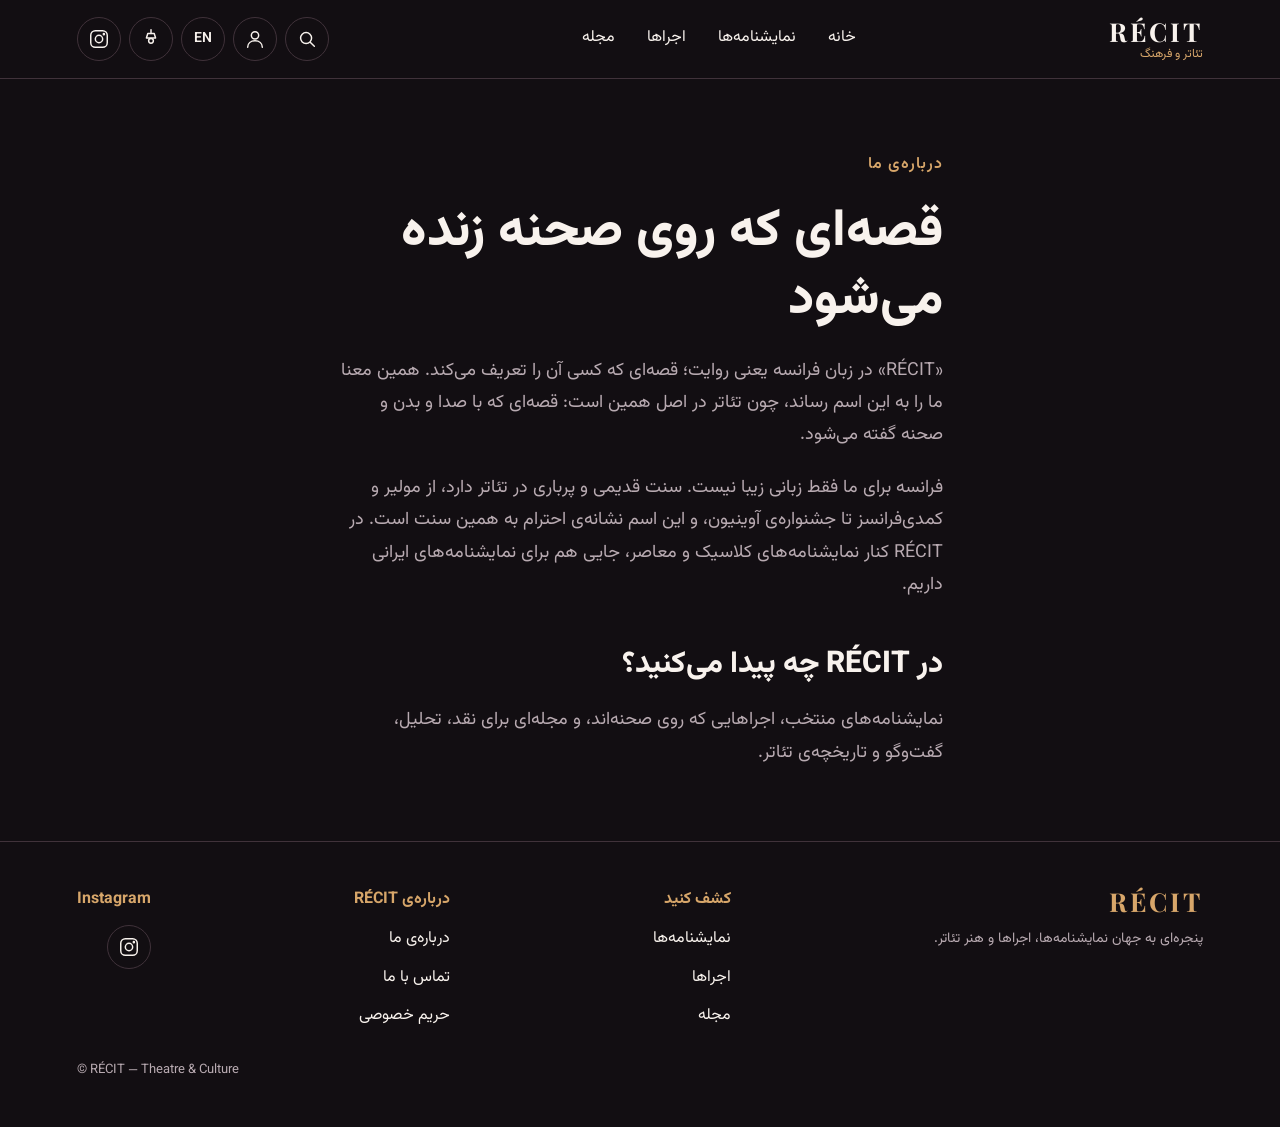
==== pages/about.html @ 0709d2c0 "Update project files" ====
<!DOCTYPE html>
<html lang="fa" dir="rtl">

<head>
    <meta charset="UTF-8">
    <meta name="viewport" content="width=device-width, initial-scale=1.0">
    <link rel="stylesheet" href="../css/style.css">
    <link rel="stylesheet"
        href="https://fonts.googleapis.com/css2?family=Vazirmatn:wght@400;600;800&family=Playfair+Display:wght@600;800&family=Inter:wght@400;600&display=swap">
    <link rel="shortcut icon" href="../assets/icons/favicon.ico" type="image/x-icon">
    <title>RÉCIT</title>
</head>

<body>
    <header class="wrap">
        <a href="../index.html" class="logo"><b>RÉCIT</b><span data-i18n="sub"></span></a>
        <nav><a href="../index.html" data-i18n="n0"></a><a href="../index.html#plays" data-i18n="n1"></a><a
                href="../index.html#stage" data-i18n="n2"></a><a href="../index.html#journal" data-i18n="n3"></a></nav>
        <div class="tools">
            <button class="ib" type="button" id="search"><svg viewBox="0 0 24 24" aria-hidden="true">
                    <circle cx="11" cy="11" r="6" />
                    <path d="M20 20l-4.2-4.2" />
                </svg></button>
            <button class="ib" type="button" id="auth-open"><svg viewBox="0 0 24 24" aria-hidden="true">
                    <circle cx="12" cy="8" r="4" />
                    <path d="M4 21c0-4.4 3.6-7 8-7s8 2.6 8 7" />
                </svg></button>
            <button class="ib" type="button" id="lang"></button>
            <button class="ib lamp" type="button" id="theme" aria-pressed="false"><svg viewBox="0 0 24 24"
                    aria-hidden="true">
                    <path d="M12 2v4" />
                    <path d="M7 11l1.5-5h7L17 11z" />
                    <circle class="bulb" cx="12" cy="14" r="2.6" />
                    <g class="rays">
                        <path d="M5 18l-1.6 1.2M19 18l1.6 1.2M12 19.5V22" />
                    </g>
                </svg></button>
            <a class="ib" href="https://www.instagram.com/" target="_blank" rel="noopener" aria-label="Instagram"><svg
                    viewBox="0 0 24 24" aria-hidden="true">
                    <rect x="3" y="3" width="18" height="18" rx="5" />
                    <circle cx="12" cy="12" r="4" />
                    <circle cx="17.3" cy="6.7" r=".6" fill="currentColor" />
                </svg></a>
        </div>
    </header>

    <main class="page wrap">
        <span class="eb" data-i18n="a1"></span>
        <h1 class="hd" data-i18n="abT"></h1>
        <p data-i18n="abP1"></p>
        <p data-i18n="abP2"></p>
        <h2 class="hd" data-i18n="abH"></h2>
        <p data-i18n="abP3"></p>
    </main>

    <footer>
        <div class="wrap">
            <div class="fg">
                <div class="fc brand"><a href="../index.html" class="logo"><b>RÉCIT</b></a><span class="mu"
                        data-i18n="tag"></span>
                </div>
                <div class="fc"><b data-i18n="f1"></b><a href="../index.html/#plays" data-i18n="n1"></a><a
                        href="../index.html#stage" data-i18n="n2"></a><a href="../index.html#journal"
                        data-i18n="n3"></a></div>
                <div class="fc"><b data-i18n="f2"></b><a href="about.html" data-i18n="a1"></a><a href="contact.html"
                        data-i18n="a2"></a><a href="privacy.html" data-i18n="a3"></a></div>
                <div class="fc"><b>Instagram</b><a class="ib" href="https://www.instagram.com/" target="_blank"
                        rel="noopener" aria-label="Instagram"><svg viewBox="0 0 24 24" aria-hidden="true">
                            <rect x="3" y="3" width="18" height="18" rx="5" />
                            <circle cx="12" cy="12" r="4" />
                            <circle cx="17.3" cy="6.7" r=".6" fill="currentColor" />
                        </svg></a></div>
            </div>
            <div class="cp">© RÉCIT — Theatre &amp; Culture</div>
        </div>
    </footer>

    <dialog class="auth" id="auth" aria-labelledby="auth-tabs">
        <div class="auth-curtain l" aria-hidden="true"></div>
        <div class="auth-curtain r" aria-hidden="true"></div>

        <button class="ib auth-close" type="button" id="auth-close">
            <svg viewBox="0 0 24 24" aria-hidden="true">
                <path d="M6 6l12 12M18 6L6 18" />
            </svg>
        </button>
        <div class="auth-tabs" id="auth-tabs">
            <button class="auth-tab" type="button" data-mode="login" aria-selected="true"
                data-i18n="authLogin"></button>
            <button class="auth-tab" type="button" data-mode="signup" aria-selected="false"
                data-i18n="authSignup"></button>
        </div>
        <form class="auth-form" id="auth-form" data-mode="login">
            <label class="only-signup"><span data-i18n="authName"></span>
                <input type="text" id="auth-name" name="name" autocomplete="name">
            </label>
            <label><span data-i18n="authEmail"></span>
                <input type="email" name="email" autocomplete="email" required>
            </label>
            <label><span data-i18n="authPass"></span>
                <input type="password" id="auth-pass" name="password" minlength="8" required>
            </label>
            <button class="btn only-login" type="submit" data-i18n="authGo1"></button>
            <button class="btn only-signup" type="submit" data-i18n="authGo2"></button>
            <p class="auth-note" id="auth-note" aria-live="polite"></p>
        </form>
    </dialog>

    <script src="../js/i18n.js"></script>
    <script src="../js/common.js"></script>
</body>

</html>
---- css/style.css ----
:root,
[data-theme="dark"] {
    color-scheme: dark;
    --bg: #120E12;
    --alt: #1A1318;
    --surface: #21191F;
    --text: #F8F2ED;
    --muted: #B8AAB1;
    --line: #40323A;
    --brand: #D45A76;
    --gold: #D7A66A;
    --ph: #3A1522;
    --btn: #6D1028;
    --btnfg: #F8F2ED
}

[data-theme="light"] {
    color-scheme: light;
    --bg: #F4EFE8;
    --alt: #EBE3DA;
    --surface: #FFFFFF;
    --text: #211B1D;
    --muted: #71666B;
    --line: #E2D8D1;
    --brand: #831B37;
    --gold: #87551F;
    --ph: #E9DCD3;
    --btn: #831B37;
    --btnfg: #F4EFE8
}

* {
    box-sizing: border-box
}

body {
    margin: 0;
    background: var(--bg);
    color: var(--text);
    line-height: 1.8;
    font-family: Vazirmatn, Tahoma, sans-serif;
    transition: background .9s ease, color .9s ease
}

html[lang="en"] body {
    font-family: Inter, sans-serif;
    line-height: 1.6
}

.hd {
    font-weight: 800;
    line-height: 1.3
}

html[lang="en"] .hd {
    font-family: "Playfair Display", serif;
    line-height: 1.15
}

button.btn {
    font: inherit;
    font-weight: 600;
    cursor: pointer
}


.auth {
    width: min(420px, calc(100% - 32px));
    max-height: calc(100dvh - 32px);
    padding: 24px 28px 28px;
    background: color-mix(in srgb, var(--surface) 70%, transparent);
    -webkit-backdrop-filter: blur(18px);
    backdrop-filter: blur(18px);
    color: var(--text);
    border: 1px solid var(--gold);
    border-radius: 8px;
    box-shadow: 0 24px 60px rgba(0, 0, 0, .45)
}

.auth::backdrop {
    background: rgba(18, 14, 18, .5);
    -webkit-backdrop-filter: blur(8px);
    backdrop-filter: blur(8px)
}

.auth .auth-close {
    position: absolute;
    top: 20px;
    inset-inline-end: 20px;
    width: 36px;
    height: 36px
}

.auth {
    overflow-x: hidden
}

.auth .auth-close {
    z-index: 3
}

.auth-curtain {
    position: absolute;
    top: 0;
    bottom: 0;
    width: 50%;
    z-index: 2;
    background:
        repeating-linear-gradient(90deg, rgba(0, 0, 0, .28) 0 10px, rgba(255, 255, 255, .05) 10px 20px, transparent 20px 34px),
        linear-gradient(#7a1230, #4a0a1c);
    transition: transform 1.1s cubic-bezier(.7, 0, .2, 1) .25s
}

.auth-curtain.l {
    left: 0;
    border-right: 2px solid var(--gold)
}

.auth-curtain.r {
    right: 0;
    border-left: 2px solid var(--gold)
}

.auth.open .auth-curtain.l {
    transform: translateX(-101%)
}

.auth.open .auth-curtain.r {
    transform: translateX(101%)
}

.auth-tabs,
.auth-form {
    opacity: 0;
    transition: opacity .6s ease .7s
}

.auth.open .auth-tabs,
.auth.open .auth-form {
    opacity: 1
}

.auth-tabs {
    display: flex;
    align-items: center;
    gap: 20px;
    min-height: 36px;
    margin-bottom: 20px
}

.auth-tab {
    background: none;
    border: 0;
    border-bottom: 2px solid transparent;
    padding: 4px 0;
    color: var(--muted);
    font: inherit;
    font-weight: 600;
    font-size: 17px;
    cursor: pointer
}

.auth-tab[aria-selected="true"] {
    color: var(--text);
    border-color: var(--gold)
}

.auth-form {
    display: flex;
    flex-direction: column;
    gap: 14px
}

.auth-form label {
    display: flex;
    flex-direction: column;
    gap: 6px;
    font-size: 14px;
    color: var(--muted)
}

.auth-form input {
    padding: 10px 12px;
    background: color-mix(in srgb, var(--bg) 55%, transparent);
    color: var(--text);
    border: 1px solid var(--line);
    border-radius: 6px;
    font: inherit
}

.auth-form .btn {
    width: 100%
}

#auth-form[data-mode="login"] .only-signup,
#auth-form[data-mode="signup"] .only-login {
    display: none
}

.auth-note {
    margin: 0;
    min-height: 1.6em;
    font-size: 13px;
    color: var(--gold)
}

a {
    color: inherit;
    text-decoration: none
}

a:hover {
    color: var(--brand)
}

:focus-visible {
    outline: 2px solid var(--gold);
    outline-offset: 3px
}

.wrap {
    padding-inline: 6%;
    max-width: 1440px;
    margin-inline: auto
}

main.page {
    max-width: 760px;
    padding-block: 72px;
    display: flex;
    flex-direction: column;
    gap: 20px
}

main.page h1 {
    margin: 0;
    font-size: clamp(34px, 5vw, 52px)
}

main.page h2 {
    margin: 24px 0 0;
    font-size: clamp(24px, 3vw, 30px)
}

main.page p {
    margin: 0;
    font-size: 18px;
    color: var(--muted)
}

header {
    display: flex;
    align-items: center;
    justify-content: space-between;
    gap: 16px;
    flex-wrap: wrap;
    padding-block: 16px;
    border-bottom: 1px solid var(--line);
    position: sticky;
    top: 0;
    z-index: 5;
    background: var(--bg);
    transition: background .9s
}

.logo {
    display: flex;
    flex-direction: column;
    line-height: 1.2
}

.logo b {
    font-family: "Playfair Display", serif;
    font-size: 26px;
    letter-spacing: 3px
}

.logo span {
    font-size: 12px;
    color: var(--gold)
}

nav {
    display: flex;
    gap: 32px;
    flex-wrap: wrap
}

.tools {
    display: flex;
    gap: 8px;
    align-items: center
}

.ib {
    width: 44px;
    height: 44px;
    display: inline-flex;
    align-items: center;
    justify-content: center;
    border: 1px solid var(--line);
    border-radius: 50%;
    background: none;
    color: var(--text);
    cursor: pointer;
    position: relative;
    font: 600 14px Vazirmatn, sans-serif
}

.ib:hover {
    border-color: var(--gold);
    color: var(--gold)
}

.ib svg {
    width: 22px;
    height: 22px;
    fill: none;
    stroke: currentColor;
    stroke-width: 1.6;
    stroke-linecap: round;
    stroke-linejoin: round
}

.ib[data-tip]::after,
.ib[data-tip]::before {
    position: absolute;
    opacity: 0;
    pointer-events: none;
    transform: translateY(-4px);
    transition: opacity .25s ease, transform .25s ease
}

.ib[data-tip]::after {
    content: attr(data-tip);
    top: calc(100% + 12px);
    inset-inline-end: 0;
    white-space: nowrap;
    padding: 6px 14px;
    background: var(--surface);
    color: var(--text);
    border: 1px solid var(--gold);
    border-radius: 6px;
    font: 600 13px/1.6 Vazirmatn, Tahoma, sans-serif;
    box-shadow: 0 8px 24px rgba(0, 0, 0, .35)
}

html[lang="en"] .ib[data-tip]::after {
    font-family: Inter, sans-serif
}

.ib[data-tip]::before {
    content: "";
    top: calc(100% + 7px);
    inset-inline-end: 16px;
    width: 8px;
    height: 8px;
    background: var(--surface);
    border-top: 1px solid var(--gold);
    border-inline-start: 1px solid var(--gold);
    rotate: 45deg;
    z-index: 1
}

.ib[data-tip]:focus-visible::after,
.ib[data-tip]:focus-visible::before {
    opacity: 1;
    transform: none
}

@media (hover: hover) {

    .ib[data-tip]:hover::after,
    .ib[data-tip]:hover::before {
        opacity: 1;
        transform: none
    }
}

.lamp .bulb {
    fill: none;
    transition: fill .6s
}

.lamp .rays {
    opacity: 0;
    transition: opacity .6s
}

[data-theme="light"] .lamp .bulb {
    fill: var(--gold)
}

[data-theme="light"] .lamp .rays {
    opacity: 1
}

.hero {
    display: flex;
    flex-wrap: wrap;
    align-items: center;
    gap: 48px;
    padding-block: 80px
}

.hero .tx {
    flex: 1 1 420px;
    display: flex;
    flex-direction: column;
    gap: 22px
}

.eb {
    color: var(--gold);
    font-weight: 600;
    letter-spacing: 1px
}

.hero h1 {
    margin: 0;
    font-size: clamp(40px, 6vw, 68px)
}

.hero p {
    margin: 0;
    font-size: 18px;
    color: var(--muted);
    max-width: 480px
}

.btns {
    display: flex;
    gap: 14px;
    flex-wrap: wrap
}

.btn {
    padding: 13px 26px;
    border-radius: 6px;
    font-weight: 600;
    background: var(--btn);
    color: var(--btnfg);
    border: 1px solid var(--btn)
}

.btn:hover {
    color: var(--btnfg);
    opacity: .9
}

.btn.o {
    background: none;
    color: var(--text);
    border-color: var(--line)
}

.btn.o:hover {
    color: var(--brand);
    border-color: var(--brand)
}

.ph {
    background: var(--ph);
    display: flex;
    align-items: center;
    justify-content: center;
    color: var(--muted);
    font-size: 13px;
    transition: background .9s
}

.hero .po {
    flex: 1 1 380px;
    border-radius: 8px;
    aspect-ratio: 4 / 5;
    overflow: hidden;
    border: 1px solid var(--line)
}

.hero .po img {
    width: 100%;
    height: 100%;
    object-fit: cover;
    display: block;
}

section.s {
    padding-block: 56px
}

.alt {
    background: var(--alt);
    transition: background .9s
}

.sh {
    display: flex;
    justify-content: space-between;
    align-items: baseline;
    gap: 12px;
    margin-bottom: 24px;
    flex-wrap: wrap
}

.sh h2 {
    margin: 0;
    font-size: clamp(28px, 4vw, 38px)
}

.sh a {
    color: var(--gold);
    font-weight: 600
}

.mu {
    color: var(--muted);
    font-size: 14px
}

.card {
    background: var(--surface);
    border: 1px solid var(--line);
    border-radius: 8px;
    overflow: hidden;
    display: flex;
    transition: border-color .25s, background .9s
}

.card:hover {
    border-color: var(--gold)
}

.card.v {
    flex-direction: column
}

.card .bd {
    padding: 18px;
    display: flex;
    flex-direction: column;
    gap: 8px;
    align-items: flex-start
}

.card h3 {
    margin: 0;
    font-size: 21px
}

.tag {
    font-size: 12px;
    color: var(--gold);
    border: 1px solid var(--gold);
    padding: 2px 12px;
    border-radius: 99px
}

.ct {
    color: var(--gold);
    font-size: 13px;
    font-weight: 600
}

footer {
    border-top: 1px solid var(--line);
    padding-block: 44px
}

.fg {
    display: flex;
    flex-wrap: wrap;
    justify-content: space-between;
    gap: 32px
}

.fc {
    display: flex;
    flex-direction: column;
    gap: 10px
}

.fc.brand {
    max-width: 300px
}

.fc b {
    color: var(--gold)
}

.cp {
    margin-top: 28px;
    font-size: 13px;
    color: var(--muted);
    direction: ltr
}

.mq {
    overflow: hidden;
    -webkit-mask-image: linear-gradient(to right, transparent, #000 6%, #000 94%, transparent);
    mask-image: linear-gradient(to right, transparent, #000 6%, #000 94%, transparent)
}

.mq-track {
    display: flex;
    width: max-content;
    animation: mq-ltr 100s linear infinite
}

html[dir="rtl"] .mq-track {
    animation-name: mq-rtl
}

.mq:hover .mq-track,
.mq:focus-within .mq-track {
    animation-play-state: paused
}

.mq .card {
    flex: none;
    margin-inline-end: 24px
}

.cover {
    aspect-ratio: 10 / 13
}

.cover img,
.poster img,
.thumb img {
    width: 100%;
    height: 100%;
    object-fit: cover;
    display: block
}

.poster {
    width: 140px;
    flex: none;
    aspect-ratio: 250 / 379
}

.thumb {
    aspect-ratio: 16 / 9
}

#plays-l .card {
    width: 240px
}

#perf-l .card {
    width: 380px
}

#j-l .card {
    width: 320px
}

@keyframes mq-ltr {
    to {
        transform: translateX(-50%)
    }
}

@keyframes mq-rtl {
    to {
        transform: translateX(50%)
    }
}

@media(max-width:700px) {
    nav {
        order: 3;
        width: 100%;
        justify-content: space-between;
        gap: 8px
    }

    .hero {
        padding-block: 48px
    }
}

.reveal {
    opacity: 0
}

.reveal.show {
    animation: reveal-in .8s ease both
}

.hero .po.reveal.show {
    animation-delay: .15s
}

@keyframes reveal-in {
    from {
        opacity: 0;
        transform: translateY(28px)
    }

    to {
        opacity: 1;
        transform: none
    }
}

@media(prefers-reduced-motion:reduce) {
    * {
        transition: none !important
    }

    .auth-curtain {
        display: none
    }

    .mq {
        overflow-x: auto
    }

    .mq-track {
        animation: none
    }
}
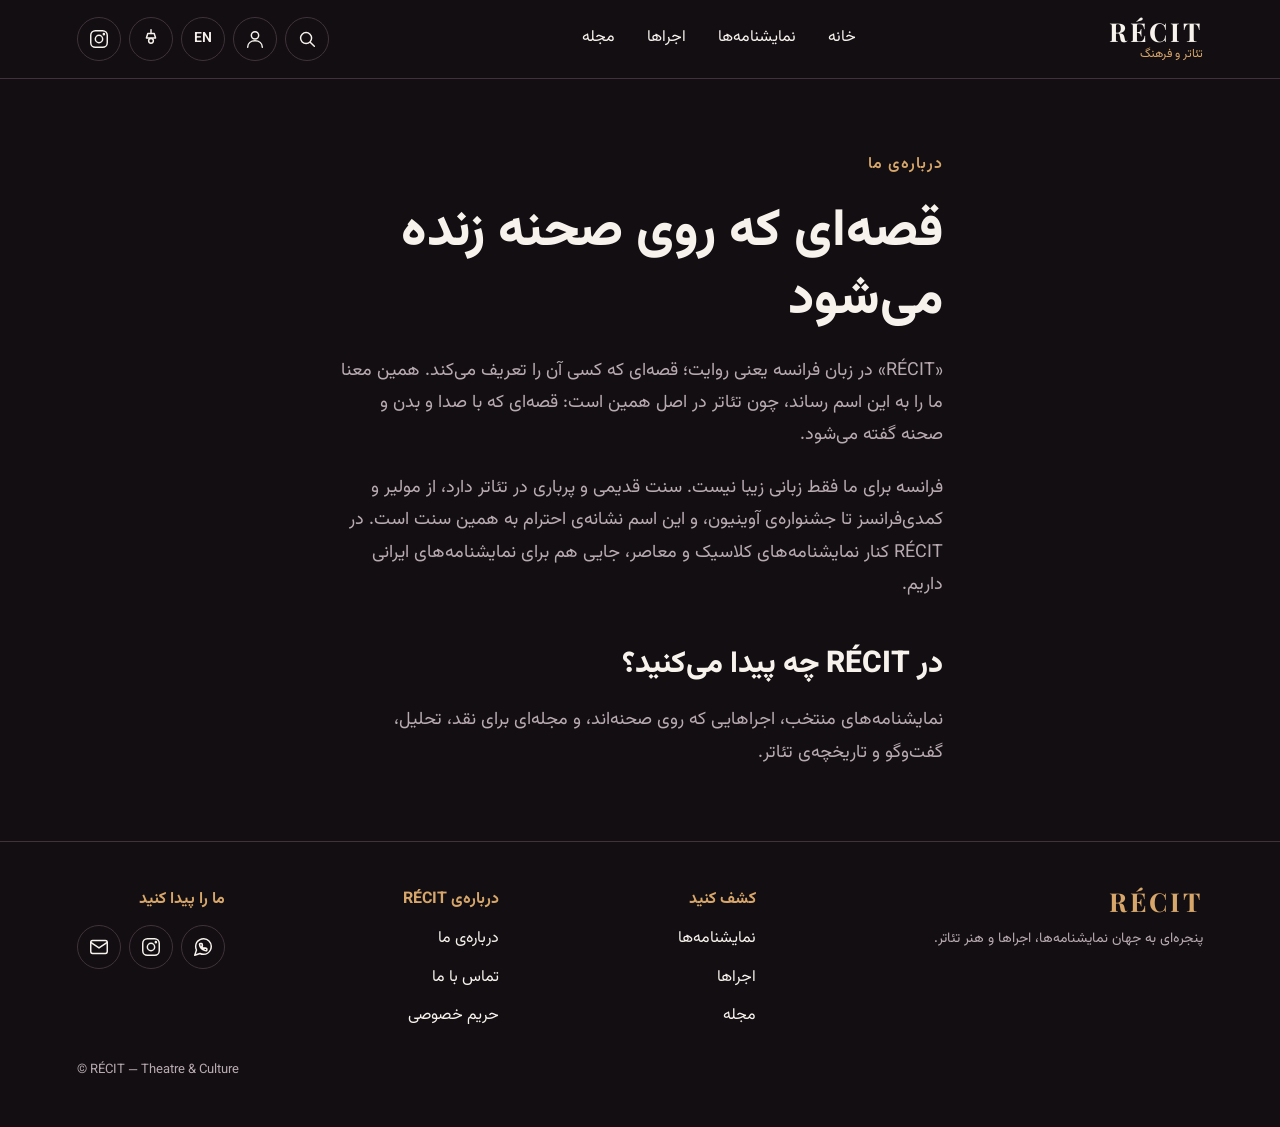
==== commit bcc6befd: "Update project files" ====
--- a/pages/about.html
+++ b/pages/about.html
@@ -64,12 +64,33 @@
                         data-i18n="n3"></a></div>
                 <div class="fc"><b data-i18n="f2"></b><a href="about.html" data-i18n="a1"></a><a href="contact.html"
                         data-i18n="a2"></a><a href="privacy.html" data-i18n="a3"></a></div>
-                <div class="fc"><b>Instagram</b><a class="ib" href="https://www.instagram.com/" target="_blank"
-                        rel="noopener" aria-label="Instagram"><svg viewBox="0 0 24 24" aria-hidden="true">
-                            <rect x="3" y="3" width="18" height="18" rx="5" />
-                            <circle cx="12" cy="12" r="4" />
-                            <circle cx="17.3" cy="6.7" r=".6" fill="currentColor" />
-                        </svg></a></div>
+                <div class="fc"><b data-i18n="f3"></b>
+                    <div class="social">
+                        <a class="ib" href="https://wa.me/989000900786" target="_blank" rel="noopener"
+                            data-i18n-tip="ctWa">
+                            <svg viewBox="0 0 24 24" aria-hidden="true">
+                                <path
+                                    d="M21 11.5a8.38 8.38 0 0 1-.9 3.8 8.5 8.5 0 0 1-7.6 4.7 8.38 8.38 0 0 1-3.8-.9L3 21l1.9-5.7a8.38 8.38 0 0 1-.9-3.8 8.5 8.5 0 0 1 4.7-7.6 8.38 8.38 0 0 1 3.8-.9h.5a8.48 8.48 0 0 1 8 8v.5z" />
+                                <path vector-effect="non-scaling-stroke" transform="translate(7.4 7.4) scale(.4)"
+                                    d="M22 16.92v3a2 2 0 0 1-2.18 2 19.79 19.79 0 0 1-8.63-3.07 19.5 19.5 0 0 1-6-6 19.79 19.79 0 0 1-3.07-8.67A2 2 0 0 1 4.11 2h3a2 2 0 0 1 2 1.72 12.84 12.84 0 0 0 .7 2.81 2 2 0 0 1-.45 2.11L8.09 9.91a16 16 0 0 0 6 6l1.27-1.27a2 2 0 0 1 2.11-.45 12.84 12.84 0 0 0 2.81.7A2 2 0 0 1 22 16.92z" />
+                            </svg>
+                        </a>
+                        <a class="ib" href="https://www.instagram.com/mina.building" target="_blank" rel="noopener"
+                            data-i18n-tip="ctIg">
+                            <svg viewBox="0 0 24 24" aria-hidden="true">
+                                <rect x="3" y="3" width="18" height="18" rx="5" />
+                                <circle cx="12" cy="12" r="4" />
+                                <circle cx="17.3" cy="6.7" r=".6" fill="currentColor" />
+                            </svg>
+                        </a>
+                        <a class="ib" href="mailto:kalatehmina@yahoo.com" data-i18n-tip="ctEm">
+                            <svg viewBox="0 0 24 24" aria-hidden="true">
+                                <rect x="3" y="5" width="18" height="14" rx="2" />
+                                <path d="M3 7l9 6 9-6" />
+                            </svg>
+                        </a>
+                    </div>
+                </div>
             </div>
             <div class="cp">© RÉCIT — Theatre &amp; Culture</div>
         </div>
--- a/css/style.css
+++ b/css/style.css
@@ -248,6 +248,59 @@
     color: var(--muted)
 }
 
+
+
+.contact-form {
+    display: flex;
+    flex-direction: column;
+    gap: 16px;
+    max-width: 560px
+}
+
+.contact-form label {
+    display: flex;
+    flex-direction: column;
+    gap: 6px;
+    font-size: 14px;
+    color: var(--muted)
+}
+
+.contact-form input,
+.contact-form select,
+.contact-form textarea {
+    padding: 10px 12px;
+    background: var(--surface);
+    color: var(--text);
+    border: 1px solid var(--line);
+    border-radius: 6px;
+    font: inherit
+}
+
+.contact-form textarea {
+    min-height: 140px;
+    resize: vertical
+}
+
+.contact-form .btn {
+    align-self: flex-start
+}
+
+.contact-links {
+    display: flex;
+    gap: 14px;
+    flex-wrap: wrap
+}
+
+.contact-links .ib {
+    width: 56px;
+    height: 56px
+}
+
+.contact-links .ib svg {
+    width: 26px;
+    height: 26px
+}
+
 header {
     display: flex;
     align-items: center;
@@ -587,6 +640,12 @@
     color: var(--gold)
 }
 
+.social {
+    display: flex;
+    gap: 8px;
+    flex-wrap: wrap
+}
+
 .cp {
     margin-top: 28px;
     font-size: 13px;
